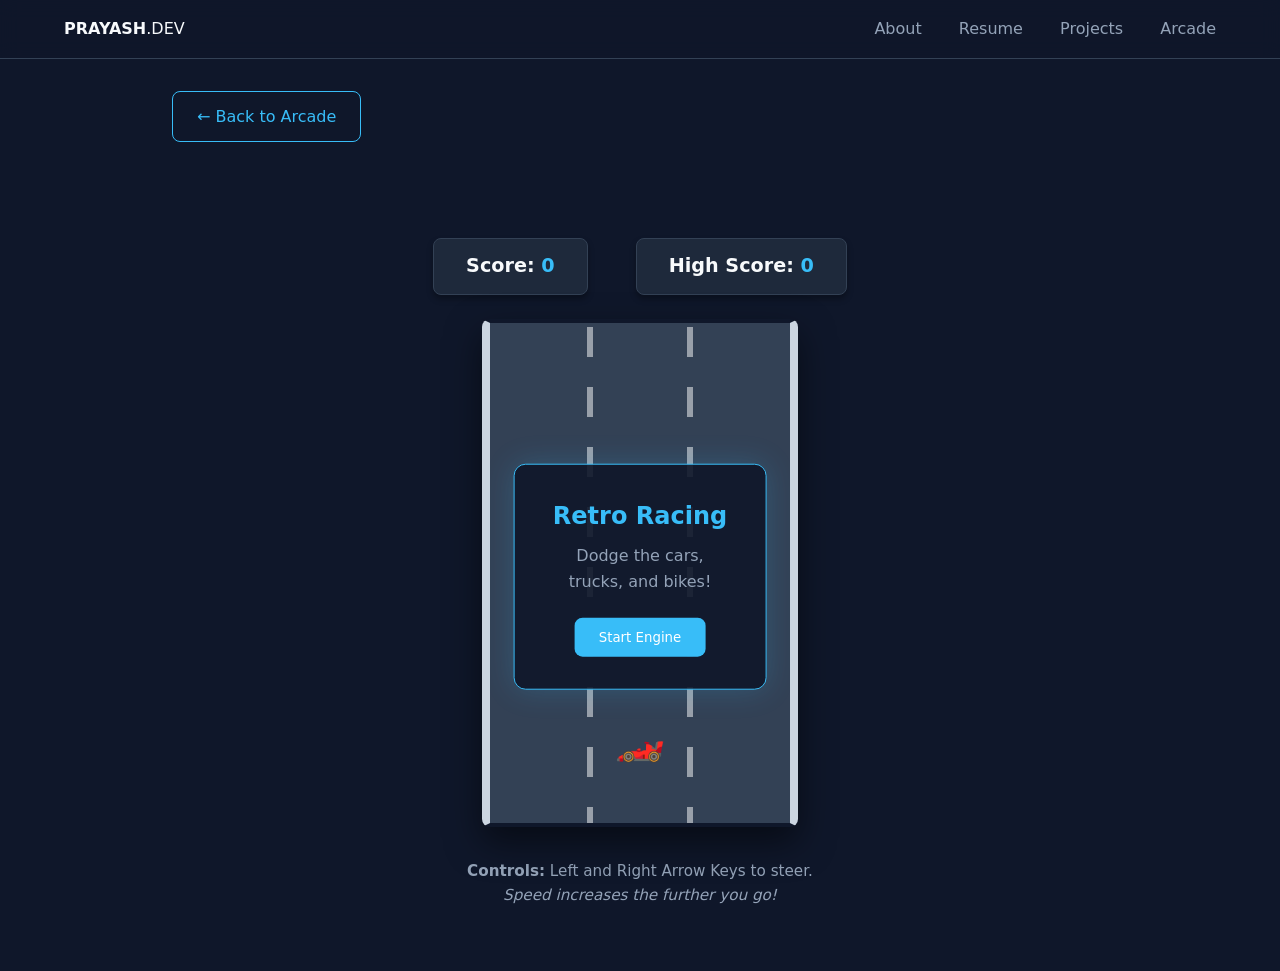
==== racing.html @ a60e2a40 "Add files via upload" ====
<!DOCTYPE html>
<html lang="en">
<head>
    <meta charset="UTF-8">
    <meta name="viewport" content="width=device-width, initial-scale=1.0">
    <title>Retro Racing | Arcade</title>
    <link rel="stylesheet" href="style.css">
    <style>
        .game-wrapper {
            display: flex;
            flex-direction: column;
            align-items: center;
            margin-top: 2rem;
        }
        
        canvas {
            background-color: #334155; /* Asphalt Road Color */
            border: 4px solid #0f172a;
            border-left: 8px solid #cbd5e1; /* Left Sidewalk */
            border-right: 8px solid #cbd5e1; /* Right Sidewalk */
            border-radius: 8px;
            box-shadow: 0 15px 35px rgba(0,0,0,0.5);
            max-width: 100%;
        }

        .scoreboard {
            display: flex;
            gap: 3rem;
            margin-bottom: 1.5rem;
            font-size: 1.2rem;
            font-weight: bold;
        }

        .score-box { 
            background: var(--card-bg); 
            padding: 0.75rem 2rem; 
            border-radius: 8px; 
            border: 1px solid #334155; 
            box-shadow: 0 4px 6px rgba(0,0,0,0.3);
        }

        .controls-hint { 
            margin-top: 1.5rem; 
            color: var(--text-secondary); 
            font-size: 0.95rem; 
            text-align: center;
        }

        /* Overlay for Game Over / Start */
        .game-overlay {
            position: absolute;
            top: 50%;
            left: 50%;
            transform: translate(-50%, -50%);
            background: rgba(15, 23, 42, 0.9);
            padding: 2rem;
            border-radius: 12px;
            border: 1px solid var(--accent);
            text-align: center;
            display: flex;
            flex-direction: column;
            align-items: center;
            box-shadow: 0 0 30px rgba(56, 189, 248, 0.2);
            z-index: 10;
            width: 80%;
        }
        
        .game-area {
            position: relative;
        }
    </style>
</head>
<body>
    <div id="nav-placeholder"></div>

    <div class="container" style="padding-top: 2rem; padding-bottom: 0;">
        <a href="arcade.html" class="btn" style="background: transparent; border: 1px solid var(--accent); color: var(--accent);">← Back to Arcade</a>
    </div>

    <div class="game-wrapper container">
        
        <div class="scoreboard">
            <div class="score-box">Score: <span id="score" class="accent-text">0</span></div>
            <div class="score-box">High Score: <span id="high-score" class="accent-text">0</span></div>
        </div>
        
        <div class="game-area">
            <canvas id="gameCanvas" width="300" height="500"></canvas>
            
            <div id="game-over" class="game-overlay" style="display: none;">
                <h2 style="color: #ef4444; margin-bottom: 0.5rem;">CRASH!</h2>
                <p style="color: var(--text-secondary); margin-bottom: 1.5rem;">Watch out for traffic.</p>
                <button id="restart-btn" class="btn">Race Again</button>
            </div>

            <div id="start-screen" class="game-overlay">
                <h2 class="accent-text" style="margin-bottom: 0.5rem;">Retro Racing</h2>
                <p style="color: var(--text-secondary); margin-bottom: 1.5rem;">Dodge the cars, trucks, and bikes!</p>
                <button id="start-btn" class="btn">Start Engine</button>
            </div>
        </div>
        
        <p class="controls-hint">
            <strong>Controls:</strong> Left and Right Arrow Keys to steer.<br>
            <em>Speed increases the further you go!</em>
        </p>
    </div>

    <script src="nav.js"></script>

    <script>
        const canvas = document.getElementById("gameCanvas");
        const ctx = canvas.getContext("2d");
        const scoreEl = document.getElementById("score");
        const highScoreEl = document.getElementById("high-score");
        
        const gameOverScreen = document.getElementById("game-over");
        const startScreen = document.getElementById("start-screen");
        const restartBtn = document.getElementById("restart-btn");
        const startBtn = document.getElementById("start-btn");

        // Load High Score
        let highScore = localStorage.getItem("racingHighScore") || 0;
        highScoreEl.innerText = highScore;

        // Game State
        let frames = 0;
        let score = 0;
        let gameRunning = false;
        let animationId;
        let baseSpeed = 4; // Starting road speed

        // Road Animation
        let lineOffset = 0;

        // Input State
        const keys = { ArrowLeft: false, ArrowRight: false };

        // Player (Racing Car)
        const player = {
            x: canvas.width / 2,
            y: canvas.height - 80,
            width: 30, // Hitbox
            height: 50,
            speed: 6,
            draw: function() {
                ctx.font = "40px Arial";
                ctx.textAlign = "center";
                ctx.textBaseline = "middle";
                ctx.fillText("🏎️", this.x, this.y);
            },
            update: function() {
                if (keys.ArrowLeft && this.x > this.width / 2) {
                    this.x -= this.speed;
                }
                if (keys.ArrowRight && this.x < canvas.width - this.width / 2) {
                    this.x += this.speed;
                }
            }
        };

        // Traffic (Enemies)
        const traffic = {
            array: [],
            vehicles: ["🚗", "🚚", "🏍️"], // Car, Truck, Motorbike
            draw: function() {
                ctx.font = "40px Arial";
                ctx.textAlign = "center";
                ctx.textBaseline = "middle";
                
                for (let i = 0; i < this.array.length; i++) {
                    let v = this.array[i];
                    ctx.fillText(v.type, v.x, v.y);
                }
            },
            update: function() {
                // Determine spawn rate based on speed (faster speed = spawn faster)
                let spawnRate = Math.max(30, 90 - (score * 2));

                if (frames % spawnRate === 0) {
                    // Divide road into 3 lanes
                    let laneWidth = canvas.width / 3;
                    let laneIndex = Math.floor(Math.random() * 3);
                    let xPos = (laneIndex * laneWidth) + (laneWidth / 2);
                    
                    // Slightly randomize speed so some vehicles are faster than others
                    let vSpeed = baseSpeed + (Math.random() * 2 - 1);

                    this.array.push({
                        x: xPos,
                        y: -50,
                        type: this.vehicles[Math.floor(Math.random() * this.vehicles.length)],
                        speed: vSpeed,
                        passed: false
                    });
                }

                for (let i = 0; i < this.array.length; i++) {
                    let v = this.array[i];
                    v.y += v.speed; // Move traffic down

                    // AABB Collision Detection (adjusted slightly for emoji shapes)
                    let pLeft = player.x - 15;
                    let pRight = player.x + 15;
                    let pTop = player.y - 20;
                    let pBottom = player.y + 20;

                    let vLeft = v.x - 15;
                    let vRight = v.x + 15;
                    let vTop = v.y - 20;
                    let vBottom = v.y + 20;

                    if (pLeft < vRight && pRight > vLeft && pTop < vBottom && pBottom > vTop) {
                        triggerGameOver();
                    }

                    // Score Update (If you pass a vehicle)
                    if (v.y > player.y + 30 && !v.passed) {
                        score++;
                        scoreEl.innerText = score;
                        v.passed = true;
                        
                        // Increase global speed slightly for every 5 vehicles passed
                        if (score % 5 === 0) {
                            baseSpeed += 0.5;
                        }
                    }

                    // Remove off-screen vehicles
                    if (v.y > canvas.height + 50) {
                        this.array.shift();
                        i--;
                    }
                }
            },
            reset: function() {
                this.array = [];
            }
        };

        function drawRoad() {
            // Background
            ctx.fillStyle = "#334155";
            ctx.fillRect(0, 0, canvas.width, canvas.height);

            // Animated Dashed Center Lines
            ctx.strokeStyle = "rgba(255, 255, 255, 0.5)";
            ctx.lineWidth = 6;
            ctx.setLineDash([30, 30]); // Length of dash, length of gap
            
            // Move the line offset to create the illusion of speed
            lineOffset -= baseSpeed;
            if (lineOffset <= -60) lineOffset = 0;
            
            ctx.lineDashOffset = lineOffset;

            // Draw two lane dividers
            ctx.beginPath();
            ctx.moveTo(canvas.width / 3, 0);
            ctx.lineTo(canvas.width / 3, canvas.height);
            ctx.stroke();

            ctx.beginPath();
            ctx.moveTo((canvas.width / 3) * 2, 0);
            ctx.lineTo((canvas.width / 3) * 2, canvas.height);
            ctx.stroke();
            
            // Reset dash for other drawings
            ctx.setLineDash([]);
        }

        // Main Game Loop
        function loop() {
            if (!gameRunning) return;

            drawRoad();

            player.update();
            player.draw();

            traffic.update();
            traffic.draw();

            frames++;
            animationId = requestAnimationFrame(loop);
        }

        // Setup & Triggers
        function initGame() {
            player.x = canvas.width / 2;
            traffic.reset();
            score = 0;
            frames = 0;
            baseSpeed = 4;
            scoreEl.innerText = score;
            
            gameOverScreen.style.display = "none";
            startScreen.style.display = "none";
            
            gameRunning = true;
            loop();
        }

        function triggerGameOver() {
            gameRunning = false;
            cancelAnimationFrame(animationId);
            
            if (score > highScore) {
                highScore = score;
                localStorage.setItem("racingHighScore", highScore);
                highScoreEl.innerText = highScore;
            }
            
            gameOverScreen.style.display = "flex";
        }

        // Input Listeners
        window.addEventListener("keydown", (e) => {
            if (e.key === "ArrowLeft") { keys.ArrowLeft = true; e.preventDefault(); }
            if (e.key === "ArrowRight") { keys.ArrowRight = true; e.preventDefault(); }
        });

        window.addEventListener("keyup", (e) => {
            if (e.key === "ArrowLeft") keys.ArrowLeft = false;
            if (e.key === "ArrowRight") keys.ArrowRight = false;
        });
        
        startBtn.addEventListener("click", initGame);
        restartBtn.addEventListener("click", initGame);

        // Initial Draw (just the background before start)
        drawRoad();
        player.draw();

    </script>
</body>
</html>
---- style.css ----
:root {
    --bg-color: #0f172a;
    --card-bg: #1e293b;
    --text-primary: #f8fafc;
    --text-secondary: #94a3b8;
    --accent: #38bdf8;
    --accent-hover: #0ea5e9;
    --transition: all 0.3s ease;
}

* {
    margin: 0;
    padding: 0;
    box-sizing: border-box;
    font-family: 'Inter', system-ui, sans-serif;
}

body {
    background-color: var(--bg-color);
    color: var(--text-primary);
    line-height: 1.6;
    overflow-x: hidden;
}

/* Navigation */
nav {
    background: rgba(15, 23, 42, 0.8);
    backdrop-filter: blur(10px);
    padding: 1rem 5%;
    position: sticky;
    top: 0;
    z-index: 1000;
    display: flex;
    justify-content: space-between;
    align-items: center;
    border-bottom: 1px solid #334155;
}

.nav-links a {
    color: var(--text-secondary);
    text-decoration: none;
    margin-left: 2rem;
    transition: var(--transition);
}

.nav-links a:hover, .nav-links a.active {
    color: var(--accent);
}

/* Layout Containers */
.container {
    max-width: 1000px;
    margin: 0 auto;
    padding: 4rem 2rem;
}

h1, h2 { margin-bottom: 1.5rem; }
.accent-text { color: var(--accent); }

/* Buttons & Inputs */
.btn {
    background: var(--accent);
    color: white;
    padding: 0.75rem 1.5rem;
    border: none;
    border-radius: 8px;
    cursor: pointer;
    transition: var(--transition);
    text-decoration: none;
    display: inline-block;
}

.btn:hover { background: var(--accent-hover); transform: translateY(-2px); }

/* Project Cards */
.grid {
    display: grid;
    grid-template-columns: repeat(auto-fit, minmax(300px, 1fr));
    gap: 2rem;
}

.card {
    background: var(--card-bg);
    padding: 2rem;
    border-radius: 12px;
    border: 1px solid #334155;
    transition: var(--transition);
}

.card:hover { border-color: var(--accent); }

/* Surprise Feature Style */
#surprise-btn {
    opacity: 0.2;
    background: none;
    border: none;
    color: var(--text-secondary);
    cursor: pointer;
    font-size: 0.8rem;
}

.confetti-overlay {
    position: fixed;
    top: 0; left: 0; width: 100%; height: 100%;
    pointer-events: none;
    z-index: 9999;
}
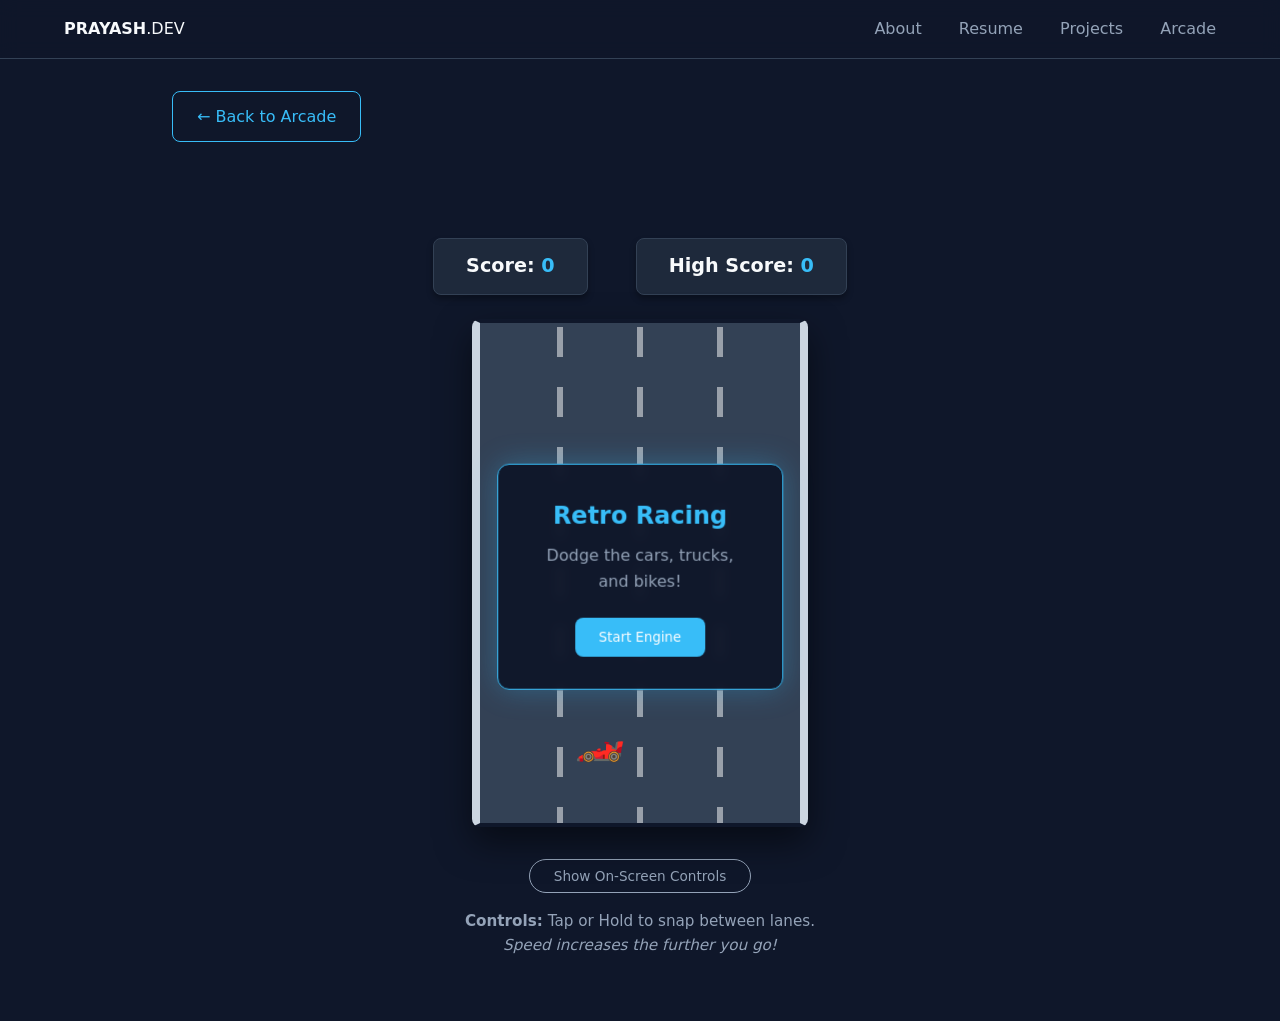
==== commit 6e47b48b: "Add files via upload" ====
--- a/racing.html
+++ b/racing.html
@@ -11,16 +11,31 @@
             flex-direction: column;
             align-items: center;
             margin-top: 2rem;
+            user-select: none; 
         }
         
         canvas {
-            background-color: #334155; /* Asphalt Road Color */
+            background-color: #334155; 
             border: 4px solid #0f172a;
-            border-left: 8px solid #cbd5e1; /* Left Sidewalk */
-            border-right: 8px solid #cbd5e1; /* Right Sidewalk */
+            border-left: 8px solid #cbd5e1; 
+            border-right: 8px solid #cbd5e1; 
             border-radius: 8px;
             box-shadow: 0 15px 35px rgba(0,0,0,0.5);
             max-width: 100%;
+            transition: filter 0.3s;
+        }
+
+        @keyframes crashShake {
+            0% { transform: translate(0, 0) rotate(0deg); filter: contrast(1) brightness(1); }
+            20% { transform: translate(-8px, 5px) rotate(-1deg); filter: contrast(1.5) brightness(1.2) drop-shadow(0 0 10px red); }
+            40% { transform: translate(8px, -5px) rotate(1deg); }
+            60% { transform: translate(-8px, -5px) rotate(-1deg); }
+            80% { transform: translate(8px, 5px) rotate(1deg); }
+            100% { transform: translate(0, 0) rotate(0deg); filter: contrast(1) brightness(1); }
+        }
+
+        .canvas-shake {
+            animation: crashShake 0.4s ease-in-out;
         }
 
         .scoreboard {
@@ -40,33 +55,87 @@
         }
 
         .controls-hint { 
-            margin-top: 1.5rem; 
+            margin-top: 1rem; 
             color: var(--text-secondary); 
             font-size: 0.95rem; 
             text-align: center;
         }
 
-        /* Overlay for Game Over / Start */
+        /* Overlay setup */
         .game-overlay {
             position: absolute;
             top: 50%;
             left: 50%;
             transform: translate(-50%, -50%);
-            background: rgba(15, 23, 42, 0.9);
+            background: rgba(15, 23, 42, 0.95);
             padding: 2rem;
             border-radius: 12px;
             border: 1px solid var(--accent);
             text-align: center;
-            display: flex;
+            display: none; /* Hidden by default in CSS */
             flex-direction: column;
             align-items: center;
-            box-shadow: 0 0 30px rgba(56, 189, 248, 0.2);
+            box-shadow: 0 0 30px rgba(56, 189, 248, 0.3);
             z-index: 10;
-            width: 80%;
+            width: 85%;
+            backdrop-filter: blur(5px);
         }
         
         .game-area {
             position: relative;
+        }
+
+        #toggle-controls-btn {
+            background: transparent;
+            border: 1px solid var(--text-secondary);
+            color: var(--text-secondary);
+            padding: 0.5rem 1.5rem;
+            border-radius: 50px;
+            cursor: pointer;
+            margin-top: 1.5rem;
+            font-size: 0.85rem;
+            transition: all 0.3s ease;
+        }
+
+        #toggle-controls-btn:hover {
+            border-color: var(--accent);
+            color: var(--accent);
+            background: rgba(56, 189, 248, 0.1);
+        }
+
+        .mobile-controls {
+            display: flex;
+            justify-content: center;
+            gap: 3rem; 
+            margin-top: 1.5rem;
+            transition: opacity 0.3s ease;
+        }
+
+        .mobile-controls.hidden {
+            display: none !important;
+        }
+
+        .dir-btn {
+            background: rgba(30, 41, 59, 0.9);
+            border: 2px solid var(--accent);
+            color: white;
+            font-size: 2rem;
+            width: 80px;
+            height: 70px;
+            border-radius: 12px;
+            display: flex;
+            justify-content: center;
+            align-items: center;
+            cursor: pointer;
+            box-shadow: 0 4px 10px rgba(0,0,0,0.5);
+            -webkit-tap-highlight-color: transparent; 
+            transition: transform 0.1s, background 0.1s;
+            user-select: none;
+        }
+
+        .dir-btn:active, .dir-btn.pressed {
+            background: var(--accent);
+            transform: scale(0.9);
         }
     </style>
 </head>
@@ -85,23 +154,30 @@
         </div>
         
         <div class="game-area">
-            <canvas id="gameCanvas" width="300" height="500"></canvas>
-            
-            <div id="game-over" class="game-overlay" style="display: none;">
+            <canvas id="gameCanvas" width="320" height="500" tabindex="0"></canvas>
+            
+            <div id="game-over" class="game-overlay">
                 <h2 style="color: #ef4444; margin-bottom: 0.5rem;">CRASH!</h2>
                 <p style="color: var(--text-secondary); margin-bottom: 1.5rem;">Watch out for traffic.</p>
                 <button id="restart-btn" class="btn">Race Again</button>
             </div>
 
-            <div id="start-screen" class="game-overlay">
+            <div id="start-screen" class="game-overlay" style="display: flex;">
                 <h2 class="accent-text" style="margin-bottom: 0.5rem;">Retro Racing</h2>
                 <p style="color: var(--text-secondary); margin-bottom: 1.5rem;">Dodge the cars, trucks, and bikes!</p>
                 <button id="start-btn" class="btn">Start Engine</button>
             </div>
         </div>
         
+        <button id="toggle-controls-btn">Show On-Screen Controls</button>
+
+        <div id="mobile-controls" class="mobile-controls">
+            <button class="dir-btn" id="btn-left">⬅️</button>
+            <button class="dir-btn" id="btn-right">➡️</button>
+        </div>
+
         <p class="controls-hint">
-            <strong>Controls:</strong> Left and Right Arrow Keys to steer.<br>
+            <strong>Controls:</strong> Tap or Hold to snap between lanes.<br>
             <em>Speed increases the further you go!</em>
         </p>
     </div>
@@ -119,50 +195,101 @@
         const restartBtn = document.getElementById("restart-btn");
         const startBtn = document.getElementById("start-btn");
 
+        // UI Controls logic
+        const toggleControlsBtn = document.getElementById("toggle-controls-btn");
+        const mobileControls = document.getElementById("mobile-controls");
+
+        if (window.innerWidth >= 768) {
+            mobileControls.classList.add("hidden");
+            toggleControlsBtn.innerText = "Show On-Screen Controls";
+        } else {
+            mobileControls.classList.remove("hidden");
+            toggleControlsBtn.innerText = "Hide On-Screen Controls";
+        }
+
+        toggleControlsBtn.addEventListener("click", () => {
+            mobileControls.classList.toggle("hidden");
+            if (mobileControls.classList.contains("hidden")) {
+                toggleControlsBtn.innerText = "Show On-Screen Controls";
+            } else {
+                toggleControlsBtn.innerText = "Hide On-Screen Controls";
+            }
+        });
+
         // Load High Score
         let highScore = localStorage.getItem("racingHighScore") || 0;
         highScoreEl.innerText = highScore;
+
+        // --- NEW 4 LANE CONSTANTS ---
+        const NUM_LANES = 4;
+        const laneWidth = canvas.width / NUM_LANES;
 
         // Game State
         let frames = 0;
         let score = 0;
         let gameRunning = false;
         let animationId;
-        let baseSpeed = 4; // Starting road speed
-
-        // Road Animation
+        let baseSpeed = 4; 
         let lineOffset = 0;
 
         // Input State
-        const keys = { ArrowLeft: false, ArrowRight: false };
+        const keys = { Left: false, Right: false };
 
         // Player (Racing Car)
         const player = {
-            x: canvas.width / 2,
+            targetLane: 1, // Start in second lane from the left
+            x: 0, 
             y: canvas.height - 80,
-            width: 30, // Hitbox
+            width: 30, 
             height: 50,
-            speed: 6,
+            currentRotation: 0, 
+            moveCooldown: 0, // Prevents instant teleporting when holding button
+            
             draw: function() {
+                ctx.save(); 
+                ctx.translate(this.x, this.y);
+                ctx.rotate(this.currentRotation);
+                
                 ctx.font = "40px Arial";
                 ctx.textAlign = "center";
                 ctx.textBaseline = "middle";
-                ctx.fillText("🏎️", this.x, this.y);
+                ctx.fillText("🏎️", 0, 0); 
+                
+                ctx.restore(); 
             },
+            
             update: function() {
-                if (keys.ArrowLeft && this.x > this.width / 2) {
-                    this.x -= this.speed;
+                // Countdown the cooldown timer
+                if (this.moveCooldown > 0) this.moveCooldown--;
+
+                // If steering left, and we aren't at the far left edge, and cooldown is over
+                if (keys.Left && this.targetLane > 0 && this.moveCooldown === 0) {
+                    this.targetLane--;
+                    this.moveCooldown = 15; // Wait 15 frames (~250ms) before changing lane again if held
                 }
-                if (keys.ArrowRight && this.x < canvas.width - this.width / 2) {
-                    this.x += this.speed;
+                
+                // If steering right, and we aren't at the far right edge, and cooldown is over
+                if (keys.Right && this.targetLane < NUM_LANES - 1 && this.moveCooldown === 0) {
+                    this.targetLane++;
+                    this.moveCooldown = 15; 
                 }
+
+                // Smoothly snap X position toward the center of the target lane
+                let targetX = (this.targetLane * laneWidth) + (laneWidth / 2);
+                let diff = targetX - this.x;
+                
+                // 0.3 makes the snap fast but smooth
+                this.x += diff * 0.3;
+
+                // Bank the car based on how fast it's moving horizontally
+                this.currentRotation = diff * 0.015; 
             }
         };
 
         // Traffic (Enemies)
         const traffic = {
             array: [],
-            vehicles: ["🚗", "🚚", "🏍️"], // Car, Truck, Motorbike
+            vehicles: ["🚗", "🚚", "🏍️", "🚕"], 
             draw: function() {
                 ctx.font = "40px Arial";
                 ctx.textAlign = "center";
@@ -174,16 +301,12 @@
                 }
             },
             update: function() {
-                // Determine spawn rate based on speed (faster speed = spawn faster)
                 let spawnRate = Math.max(30, 90 - (score * 2));
 
                 if (frames % spawnRate === 0) {
-                    // Divide road into 3 lanes
-                    let laneWidth = canvas.width / 3;
-                    let laneIndex = Math.floor(Math.random() * 3);
+                    // Spawn traffic in one of the 4 lanes
+                    let laneIndex = Math.floor(Math.random() * NUM_LANES);
                     let xPos = (laneIndex * laneWidth) + (laneWidth / 2);
-                    
-                    // Slightly randomize speed so some vehicles are faster than others
                     let vSpeed = baseSpeed + (Math.random() * 2 - 1);
 
                     this.array.push({
@@ -197,36 +320,32 @@
 
                 for (let i = 0; i < this.array.length; i++) {
                     let v = this.array[i];
-                    v.y += v.speed; // Move traffic down
-
-                    // AABB Collision Detection (adjusted slightly for emoji shapes)
-                    let pLeft = player.x - 15;
-                    let pRight = player.x + 15;
-                    let pTop = player.y - 20;
-                    let pBottom = player.y + 20;
-
-                    let vLeft = v.x - 15;
-                    let vRight = v.x + 15;
-                    let vTop = v.y - 20;
-                    let vBottom = v.y + 20;
+                    v.y += v.speed; 
+
+                    let pLeft = player.x - 10;
+                    let pRight = player.x + 10;
+                    let pTop = player.y - 15;
+                    let pBottom = player.y + 15;
+
+                    let vLeft = v.x - 10;
+                    let vRight = v.x + 10;
+                    let vTop = v.y - 15;
+                    let vBottom = v.y + 15;
 
                     if (pLeft < vRight && pRight > vLeft && pTop < vBottom && pBottom > vTop) {
                         triggerGameOver();
                     }
 
-                    // Score Update (If you pass a vehicle)
                     if (v.y > player.y + 30 && !v.passed) {
                         score++;
                         scoreEl.innerText = score;
                         v.passed = true;
                         
-                        // Increase global speed slightly for every 5 vehicles passed
                         if (score % 5 === 0) {
                             baseSpeed += 0.5;
                         }
                     }
 
-                    // Remove off-screen vehicles
                     if (v.y > canvas.height + 50) {
                         this.array.shift();
                         i--;
@@ -239,45 +358,34 @@
         };
 
         function drawRoad() {
-            // Background
             ctx.fillStyle = "#334155";
             ctx.fillRect(0, 0, canvas.width, canvas.height);
 
-            // Animated Dashed Center Lines
             ctx.strokeStyle = "rgba(255, 255, 255, 0.5)";
             ctx.lineWidth = 6;
-            ctx.setLineDash([30, 30]); // Length of dash, length of gap
-            
-            // Move the line offset to create the illusion of speed
+            ctx.setLineDash([30, 30]); 
+            
             lineOffset -= baseSpeed;
             if (lineOffset <= -60) lineOffset = 0;
-            
             ctx.lineDashOffset = lineOffset;
 
-            // Draw two lane dividers
-            ctx.beginPath();
-            ctx.moveTo(canvas.width / 3, 0);
-            ctx.lineTo(canvas.width / 3, canvas.height);
-            ctx.stroke();
-
-            ctx.beginPath();
-            ctx.moveTo((canvas.width / 3) * 2, 0);
-            ctx.lineTo((canvas.width / 3) * 2, canvas.height);
-            ctx.stroke();
-            
-            // Reset dash for other drawings
+            // Dynamically draw 3 divider lines for 4 lanes
+            for (let i = 1; i < NUM_LANES; i++) {
+                ctx.beginPath();
+                ctx.moveTo(i * laneWidth, 0);
+                ctx.lineTo(i * laneWidth, canvas.height);
+                ctx.stroke();
+            }
+            
             ctx.setLineDash([]);
         }
 
-        // Main Game Loop
         function loop() {
             if (!gameRunning) return;
 
             drawRoad();
-
             player.update();
             player.draw();
-
             traffic.update();
             traffic.draw();
 
@@ -285,9 +393,13 @@
             animationId = requestAnimationFrame(loop);
         }
 
-        // Setup & Triggers
         function initGame() {
-            player.x = canvas.width / 2;
+            // Set initial player position
+            player.targetLane = 1; 
+            player.x = (player.targetLane * laneWidth) + (laneWidth / 2);
+            player.currentRotation = 0;
+            player.moveCooldown = 0;
+            
             traffic.reset();
             score = 0;
             frames = 0;
@@ -296,6 +408,11 @@
             
             gameOverScreen.style.display = "none";
             startScreen.style.display = "none";
+            canvas.classList.remove('canvas-shake');
+            
+            // Focus canvas
+            window.focus();
+            canvas.focus();
             
             gameRunning = true;
             loop();
@@ -304,6 +421,8 @@
         function triggerGameOver() {
             gameRunning = false;
             cancelAnimationFrame(animationId);
+            
+            canvas.classList.add('canvas-shake');
             
             if (score > highScore) {
                 highScore = score;
@@ -311,25 +430,66 @@
                 highScoreEl.innerText = highScore;
             }
             
-            gameOverScreen.style.display = "flex";
-        }
-
-        // Input Listeners
+            setTimeout(() => {
+                gameOverScreen.style.display = "flex";
+            }, 400); 
+        }
+
+        // --- BULLETPROOF CONTROLS LOGIC ---
+
+        // Keyboard Event Listeners
         window.addEventListener("keydown", (e) => {
-            if (e.key === "ArrowLeft") { keys.ArrowLeft = true; e.preventDefault(); }
-            if (e.key === "ArrowRight") { keys.ArrowRight = true; e.preventDefault(); }
+            if (e.key === "ArrowLeft" || e.key.toLowerCase() === "a") { 
+                keys.Left = true; 
+                if(e.key === "ArrowLeft") e.preventDefault(); 
+            }
+            if (e.key === "ArrowRight" || e.key.toLowerCase() === "d") { 
+                keys.Right = true; 
+                if(e.key === "ArrowRight") e.preventDefault(); 
+            }
         });
 
         window.addEventListener("keyup", (e) => {
-            if (e.key === "ArrowLeft") keys.ArrowLeft = false;
-            if (e.key === "ArrowRight") keys.ArrowRight = false;
+            if (e.key === "ArrowLeft" || e.key.toLowerCase() === "a") {
+                keys.Left = false;
+                player.moveCooldown = 0; // Reset cooldown instantly on key release
+            }
+            if (e.key === "ArrowRight" || e.key.toLowerCase() === "d") {
+                keys.Right = false;
+                player.moveCooldown = 0;
+            }
         });
-        
+
+        // Mobile On-Screen Buttons
+        const btnLeft = document.getElementById("btn-left");
+        const btnRight = document.getElementById("btn-right");
+
+        // Touch Events
+        btnLeft.addEventListener("touchstart", (e) => { e.preventDefault(); keys.Left = true; btnLeft.classList.add('pressed'); });
+        btnLeft.addEventListener("touchend", (e) => { e.preventDefault(); keys.Left = false; player.moveCooldown = 0; btnLeft.classList.remove('pressed'); });
+        btnLeft.addEventListener("touchcancel", (e) => { e.preventDefault(); keys.Left = false; player.moveCooldown = 0; btnLeft.classList.remove('pressed'); });
+
+        btnRight.addEventListener("touchstart", (e) => { e.preventDefault(); keys.Right = true; btnRight.classList.add('pressed'); });
+        btnRight.addEventListener("touchend", (e) => { e.preventDefault(); keys.Right = false; player.moveCooldown = 0; btnRight.classList.remove('pressed'); });
+        btnRight.addEventListener("touchcancel", (e) => { e.preventDefault(); keys.Right = false; player.moveCooldown = 0; btnRight.classList.remove('pressed'); });
+
+        // Mouse Events
+        btnLeft.addEventListener("mousedown", (e) => { e.preventDefault(); keys.Left = true; });
+        btnLeft.addEventListener("mouseup", (e) => { e.preventDefault(); keys.Left = false; player.moveCooldown = 0; });
+        btnLeft.addEventListener("mouseleave", (e) => { e.preventDefault(); keys.Left = false; player.moveCooldown = 0; });
+
+        btnRight.addEventListener("mousedown", (e) => { e.preventDefault(); keys.Right = true; });
+        btnRight.addEventListener("mouseup", (e) => { e.preventDefault(); keys.Right = false; player.moveCooldown = 0; });
+        btnRight.addEventListener("mouseleave", (e) => { e.preventDefault(); keys.Right = false; player.moveCooldown = 0; });
+
         startBtn.addEventListener("click", initGame);
         restartBtn.addEventListener("click", initGame);
 
-        // Initial Draw (just the background before start)
+        // Initial Draw to show background behind Start Screen
         drawRoad();
+        
+        // Setup initial car position for the background
+        player.x = (1 * laneWidth) + (laneWidth / 2);
         player.draw();
 
     </script>
